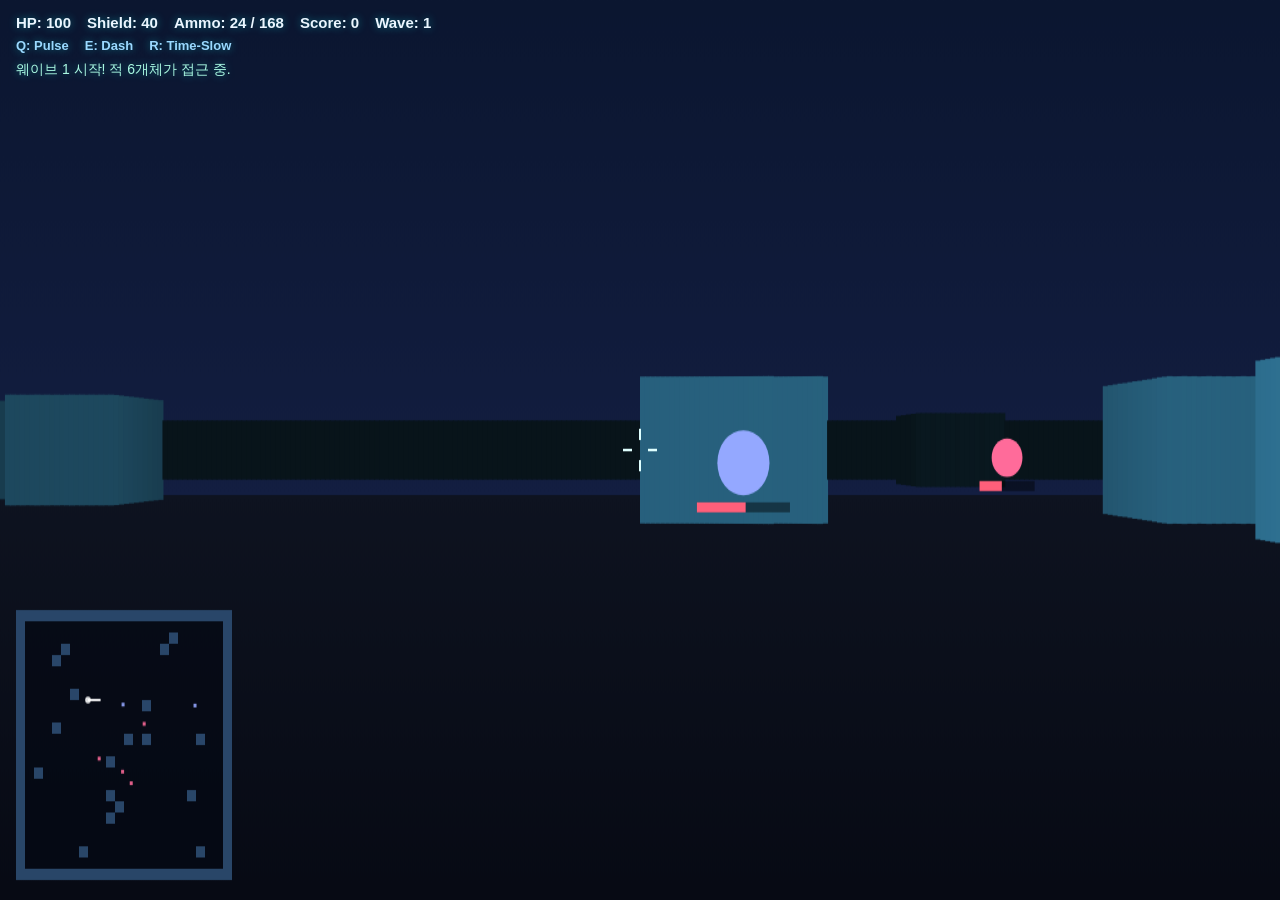
==== index.html @ 8f812e39 "feat: build silent arena browser fps game" ====
<!doctype html>
<html lang="ko">
  <head>
    <meta charset="UTF-8" />
    <meta name="viewport" content="width=device-width, initial-scale=1.0" />
    <title>Silent Arena FPS</title>
    <link rel="stylesheet" href="style.css" />
  </head>
  <body>
    <div id="hud">
      <div class="row">
        <span>HP: <b id="hp">100</b></span>
        <span>Shield: <b id="shield">40</b></span>
        <span>Ammo: <b id="ammo">24</b></span>
        <span>Score: <b id="score">0</b></span>
        <span>Wave: <b id="wave">1</b></span>
      </div>
      <div class="row" id="skills">
        <span>Q: Pulse</span>
        <span>E: Dash</span>
        <span>R: Time-Slow</span>
      </div>
      <div id="notice">마우스를 클릭해 조준을 잠그고 전투를 시작하세요.</div>
    </div>
    <canvas id="game" width="1280" height="720"></canvas>
    <script src="game.js"></script>
  </body>
</html>
---- style.css ----
:root {
  color-scheme: dark;
  font-family: "Pretendard", "Noto Sans KR", sans-serif;
}

html,
body {
  margin: 0;
  overflow: hidden;
  background: #02030b;
}

#game {
  display: block;
  width: 100vw;
  height: 100vh;
  cursor: crosshair;
}

#hud {
  position: fixed;
  inset: 0 auto auto 0;
  z-index: 10;
  color: #eaf6ff;
  padding: 14px 16px;
  pointer-events: none;
  text-shadow: 0 0 8px rgba(0, 255, 255, 0.4);
}

.row {
  display: flex;
  gap: 16px;
  margin-bottom: 7px;
  font-size: 15px;
  font-weight: 600;
}

#skills {
  font-size: 13px;
  color: #9ad9ff;
}

#notice {
  margin-top: 8px;
  font-size: 14px;
  color: #a9f8e1;
  max-width: min(90vw, 700px);
}
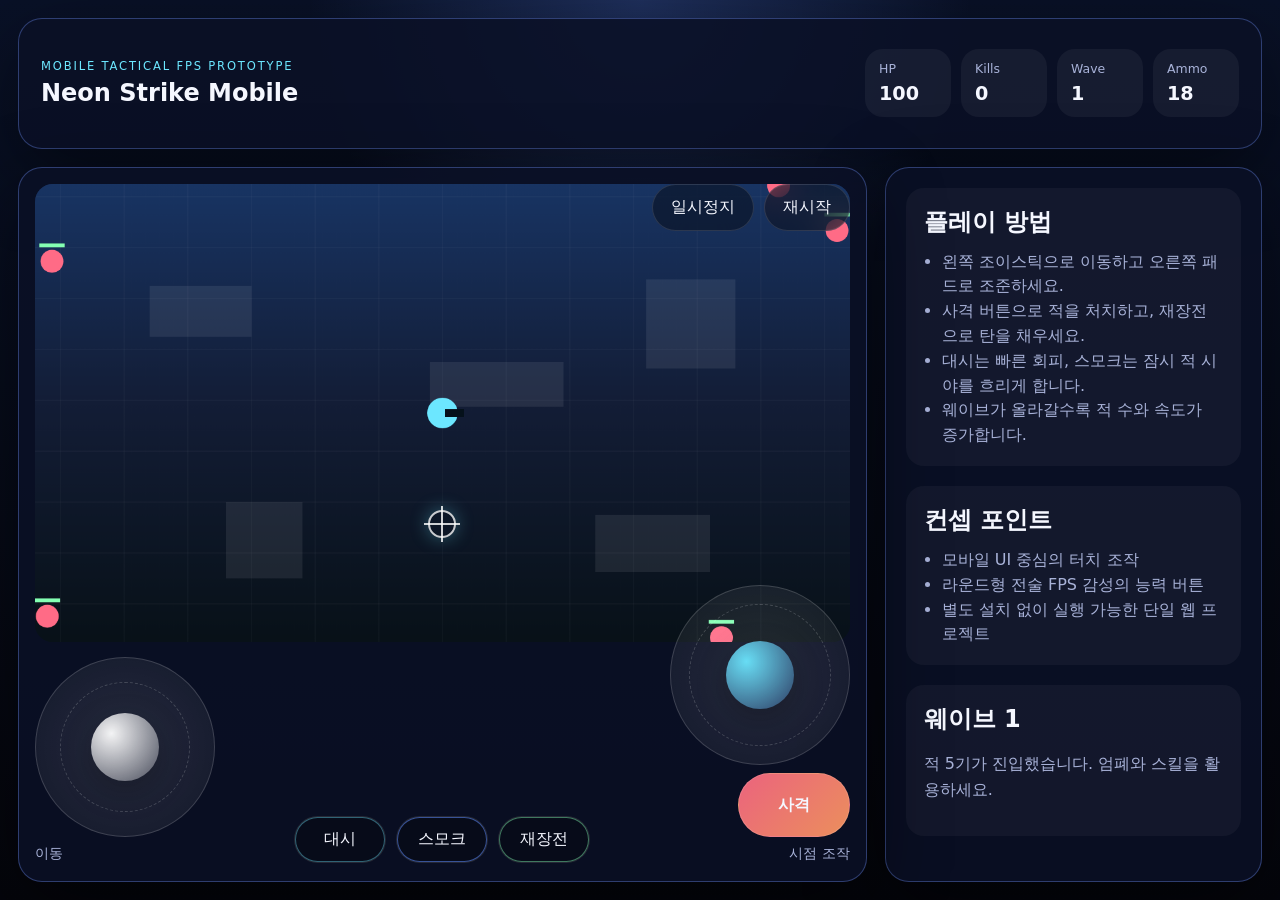
==== commit fb8e0b99: "Add mobile tactical FPS web prototype" ====
--- a/index.html
+++ b/index.html
@@ -2,27 +2,101 @@
 <html lang="ko">
   <head>
     <meta charset="UTF-8" />
-    <meta name="viewport" content="width=device-width, initial-scale=1.0" />
-    <title>Silent Arena FPS</title>
-    <link rel="stylesheet" href="style.css" />
+    <meta
+      name="viewport"
+      content="width=device-width, initial-scale=1.0, maximum-scale=1.0, user-scalable=no"
+    />
+    <title>Neon Strike Mobile</title>
+    <link rel="stylesheet" href="styles.css" />
   </head>
   <body>
-    <div id="hud">
-      <div class="row">
-        <span>HP: <b id="hp">100</b></span>
-        <span>Shield: <b id="shield">40</b></span>
-        <span>Ammo: <b id="ammo">24</b></span>
-        <span>Score: <b id="score">0</b></span>
-        <span>Wave: <b id="wave">1</b></span>
-      </div>
-      <div class="row" id="skills">
-        <span>Q: Pulse</span>
-        <span>E: Dash</span>
-        <span>R: Time-Slow</span>
-      </div>
-      <div id="notice">마우스를 클릭해 조준을 잠그고 전투를 시작하세요.</div>
-    </div>
-    <canvas id="game" width="1280" height="720"></canvas>
-    <script src="game.js"></script>
+    <main class="app-shell">
+      <section class="hud">
+        <div>
+          <p class="eyebrow">Mobile Tactical FPS Prototype</p>
+          <h1>Neon Strike Mobile</h1>
+        </div>
+        <div class="stats">
+          <div class="stat-card">
+            <span>HP</span>
+            <strong id="hpValue">100</strong>
+          </div>
+          <div class="stat-card">
+            <span>Kills</span>
+            <strong id="killValue">0</strong>
+          </div>
+          <div class="stat-card">
+            <span>Wave</span>
+            <strong id="waveValue">1</strong>
+          </div>
+          <div class="stat-card">
+            <span>Ammo</span>
+            <strong id="ammoValue">18</strong>
+          </div>
+        </div>
+      </section>
+
+      <section class="arena-panel">
+        <canvas id="gameCanvas" width="1280" height="720" aria-label="게임 화면"></canvas>
+        <div class="crosshair" aria-hidden="true"></div>
+
+        <div class="top-actions">
+          <button id="pauseButton" class="ghost-button">일시정지</button>
+          <button id="restartButton" class="ghost-button">재시작</button>
+        </div>
+
+        <div class="ability-bar">
+          <button id="dashButton" class="skill-button skill-dash">대시</button>
+          <button id="smokeButton" class="skill-button skill-smoke">스모크</button>
+          <button id="reloadButton" class="skill-button skill-reload">재장전</button>
+        </div>
+
+        <div class="touch-ui">
+          <div class="joystick-zone">
+            <div id="movePad" class="touch-pad left-pad">
+              <div class="touch-ring"></div>
+              <div id="moveStick" class="thumb-stick"></div>
+            </div>
+            <p class="touch-label">이동</p>
+          </div>
+          <div class="joystick-zone right-zone">
+            <div id="aimPad" class="touch-pad right-pad">
+              <div class="touch-ring ring-large"></div>
+              <div id="aimStick" class="thumb-stick accent"></div>
+            </div>
+            <div class="action-buttons">
+              <button id="shootButton" class="action-button primary">사격</button>
+            </div>
+            <p class="touch-label align-right">시점 조작</p>
+          </div>
+        </div>
+      </section>
+
+      <section class="info-panel">
+        <article>
+          <h2>플레이 방법</h2>
+          <ul>
+            <li>왼쪽 조이스틱으로 이동하고 오른쪽 패드로 조준하세요.</li>
+            <li>사격 버튼으로 적을 처치하고, 재장전으로 탄을 채우세요.</li>
+            <li>대시는 빠른 회피, 스모크는 잠시 적 시야를 흐리게 합니다.</li>
+            <li>웨이브가 올라갈수록 적 수와 속도가 증가합니다.</li>
+          </ul>
+        </article>
+        <article>
+          <h2>컨셉 포인트</h2>
+          <ul>
+            <li>모바일 UI 중심의 터치 조작</li>
+            <li>라운드형 전술 FPS 감성의 능력 버튼</li>
+            <li>별도 설치 없이 실행 가능한 단일 웹 프로젝트</li>
+          </ul>
+        </article>
+        <article>
+          <h2 id="statusTitle">작전 개시</h2>
+          <p id="statusMessage">적을 스캔 중입니다. 전장을 장악하세요.</p>
+        </article>
+      </section>
+    </main>
+
+    <script src="script.js"></script>
   </body>
 </html>
--- a/styles.css
+++ b/styles.css
@@ -0,0 +1,374 @@
+:root {
+  color-scheme: dark;
+  --bg: #060816;
+  --panel: rgba(11, 16, 38, 0.88);
+  --panel-line: rgba(115, 148, 255, 0.35);
+  --accent: #6ce7ff;
+  --accent-strong: #5f8cff;
+  --warning: #ff6b86;
+  --success: #84ffb3;
+  --text: #f5f7ff;
+  --muted: #a8b2d8;
+  --shadow: 0 24px 80px rgba(0, 0, 0, 0.45);
+}
+
+* {
+  box-sizing: border-box;
+  -webkit-tap-highlight-color: transparent;
+  user-select: none;
+}
+
+body {
+  margin: 0;
+  min-height: 100vh;
+  font-family: Inter, system-ui, -apple-system, BlinkMacSystemFont, "Segoe UI", sans-serif;
+  background:
+    radial-gradient(circle at top, rgba(95, 140, 255, 0.25), transparent 30%),
+    linear-gradient(180deg, #091127 0%, #04050b 100%);
+  color: var(--text);
+}
+
+button {
+  font: inherit;
+  color: inherit;
+  border: 0;
+  cursor: pointer;
+}
+
+.app-shell {
+  display: grid;
+  grid-template-columns: minmax(0, 1.8fr) minmax(280px, 0.8fr);
+  gap: 18px;
+  padding: 18px;
+  min-height: 100vh;
+}
+
+.hud,
+.arena-panel,
+.info-panel {
+  border: 1px solid var(--panel-line);
+  border-radius: 24px;
+  background: var(--panel);
+  box-shadow: var(--shadow);
+}
+
+.hud {
+  grid-column: 1 / -1;
+  padding: 18px 22px;
+  display: flex;
+  align-items: center;
+  justify-content: space-between;
+  gap: 18px;
+}
+
+.eyebrow {
+  margin: 0 0 6px;
+  color: var(--accent);
+  text-transform: uppercase;
+  letter-spacing: 0.16em;
+  font-size: 0.72rem;
+}
+
+.hud h1,
+.info-panel h2 {
+  margin: 0;
+}
+
+.stats {
+  display: grid;
+  grid-template-columns: repeat(4, minmax(72px, 1fr));
+  gap: 10px;
+}
+
+.stat-card {
+  padding: 12px 14px;
+  border-radius: 18px;
+  background: rgba(255, 255, 255, 0.05);
+  min-width: 86px;
+}
+
+.stat-card span {
+  display: block;
+  color: var(--muted);
+  font-size: 0.78rem;
+  margin-bottom: 6px;
+}
+
+.stat-card strong {
+  font-size: 1.2rem;
+}
+
+.arena-panel {
+  position: relative;
+  padding: 16px;
+  overflow: hidden;
+}
+
+#gameCanvas {
+  display: block;
+  width: 100%;
+  aspect-ratio: 16 / 9;
+  border-radius: 18px;
+  background: linear-gradient(180deg, #15244e 0%, #0f142d 48%, #09141a 100%);
+}
+
+.crosshair {
+  position: absolute;
+  top: 50%;
+  left: 50%;
+  width: 28px;
+  height: 28px;
+  border: 2px solid rgba(255, 255, 255, 0.78);
+  border-radius: 50%;
+  transform: translate(-50%, -50%);
+  pointer-events: none;
+  box-shadow: 0 0 18px rgba(108, 231, 255, 0.35);
+}
+
+.crosshair::before,
+.crosshair::after {
+  content: "";
+  position: absolute;
+  inset: 50%;
+  background: rgba(255, 255, 255, 0.8);
+}
+
+.crosshair::before {
+  width: 2px;
+  height: 36px;
+  transform: translate(-50%, -50%);
+}
+
+.crosshair::after {
+  width: 36px;
+  height: 2px;
+  transform: translate(-50%, -50%);
+}
+
+.top-actions,
+.ability-bar,
+.touch-ui {
+  position: absolute;
+  left: 16px;
+  right: 16px;
+}
+
+.top-actions {
+  top: 16px;
+  display: flex;
+  justify-content: flex-end;
+  gap: 10px;
+}
+
+.ghost-button,
+.skill-button,
+.action-button {
+  border-radius: 999px;
+  padding: 12px 18px;
+  backdrop-filter: blur(18px);
+  border: 1px solid rgba(255, 255, 255, 0.12);
+}
+
+.ghost-button {
+  background: rgba(7, 10, 20, 0.5);
+}
+
+.ability-bar {
+  bottom: 18px;
+  display: flex;
+  gap: 10px;
+  justify-content: center;
+  pointer-events: none;
+}
+
+.skill-button,
+.action-button,
+.touch-pad {
+  pointer-events: auto;
+}
+
+.skill-button {
+  min-width: 92px;
+  background: rgba(7, 10, 20, 0.6);
+}
+
+.skill-dash {
+  box-shadow: inset 0 0 0 1px rgba(108, 231, 255, 0.4);
+}
+
+.skill-smoke {
+  box-shadow: inset 0 0 0 1px rgba(95, 140, 255, 0.55);
+}
+
+.skill-reload {
+  box-shadow: inset 0 0 0 1px rgba(132, 255, 179, 0.45);
+}
+
+.touch-ui {
+  bottom: 18px;
+  display: flex;
+  align-items: flex-end;
+  justify-content: space-between;
+  gap: 18px;
+}
+
+.joystick-zone {
+  display: flex;
+  flex-direction: column;
+  gap: 8px;
+}
+
+.right-zone {
+  align-items: flex-end;
+}
+
+.touch-pad {
+  position: relative;
+  width: 180px;
+  height: 180px;
+  border-radius: 50%;
+  background: radial-gradient(circle, rgba(255,255,255,0.12), rgba(255,255,255,0.04));
+  border: 1px solid rgba(255, 255, 255, 0.16);
+}
+
+.touch-ring {
+  position: absolute;
+  inset: 24px;
+  border-radius: 50%;
+  border: 1px dashed rgba(255, 255, 255, 0.18);
+}
+
+.ring-large {
+  inset: 18px;
+}
+
+.thumb-stick {
+  position: absolute;
+  left: 50%;
+  top: 50%;
+  width: 68px;
+  height: 68px;
+  margin: -34px;
+  border-radius: 50%;
+  background: radial-gradient(circle at 30% 30%, rgba(255,255,255,0.95), rgba(255,255,255,0.18));
+  box-shadow: 0 10px 30px rgba(0, 0, 0, 0.25);
+}
+
+.thumb-stick.accent {
+  background: radial-gradient(circle at 30% 30%, rgba(108,231,255,0.95), rgba(95,140,255,0.22));
+}
+
+.action-buttons {
+  display: flex;
+  justify-content: flex-end;
+}
+
+.action-button.primary {
+  min-width: 112px;
+  min-height: 64px;
+  background: linear-gradient(135deg, rgba(255, 107, 134, 0.92), rgba(255, 154, 98, 0.92));
+  font-weight: 700;
+}
+
+.touch-label {
+  margin: 0;
+  color: var(--muted);
+  font-size: 0.85rem;
+}
+
+.align-right {
+  text-align: right;
+}
+
+.info-panel {
+  padding: 20px;
+  display: flex;
+  flex-direction: column;
+  gap: 20px;
+}
+
+.info-panel article {
+  padding: 18px;
+  border-radius: 18px;
+  background: rgba(255, 255, 255, 0.04);
+}
+
+.info-panel ul {
+  margin: 12px 0 0;
+  padding-left: 18px;
+  color: var(--muted);
+  line-height: 1.55;
+}
+
+.info-panel p {
+  color: var(--muted);
+  line-height: 1.6;
+}
+
+@media (max-width: 1120px) {
+  .app-shell {
+    grid-template-columns: 1fr;
+  }
+
+  .info-panel {
+    order: 3;
+  }
+}
+
+@media (max-width: 760px) {
+  .app-shell {
+    padding: 10px;
+    gap: 10px;
+  }
+
+  .hud {
+    flex-direction: column;
+    align-items: stretch;
+  }
+
+  .stats {
+    grid-template-columns: repeat(2, minmax(0, 1fr));
+  }
+
+  .arena-panel {
+    padding: 10px;
+  }
+
+  .top-actions,
+  .ability-bar,
+  .touch-ui {
+    left: 10px;
+    right: 10px;
+  }
+
+  .top-actions {
+    top: 10px;
+  }
+
+  .touch-pad {
+    width: 132px;
+    height: 132px;
+  }
+
+  .thumb-stick {
+    width: 52px;
+    height: 52px;
+    margin: -26px;
+  }
+
+  .ability-bar {
+    bottom: 126px;
+    justify-content: space-between;
+  }
+
+  .skill-button {
+    flex: 1;
+    min-width: 0;
+    padding-inline: 10px;
+  }
+
+  .action-button.primary {
+    min-width: 92px;
+    min-height: 56px;
+  }
+}
